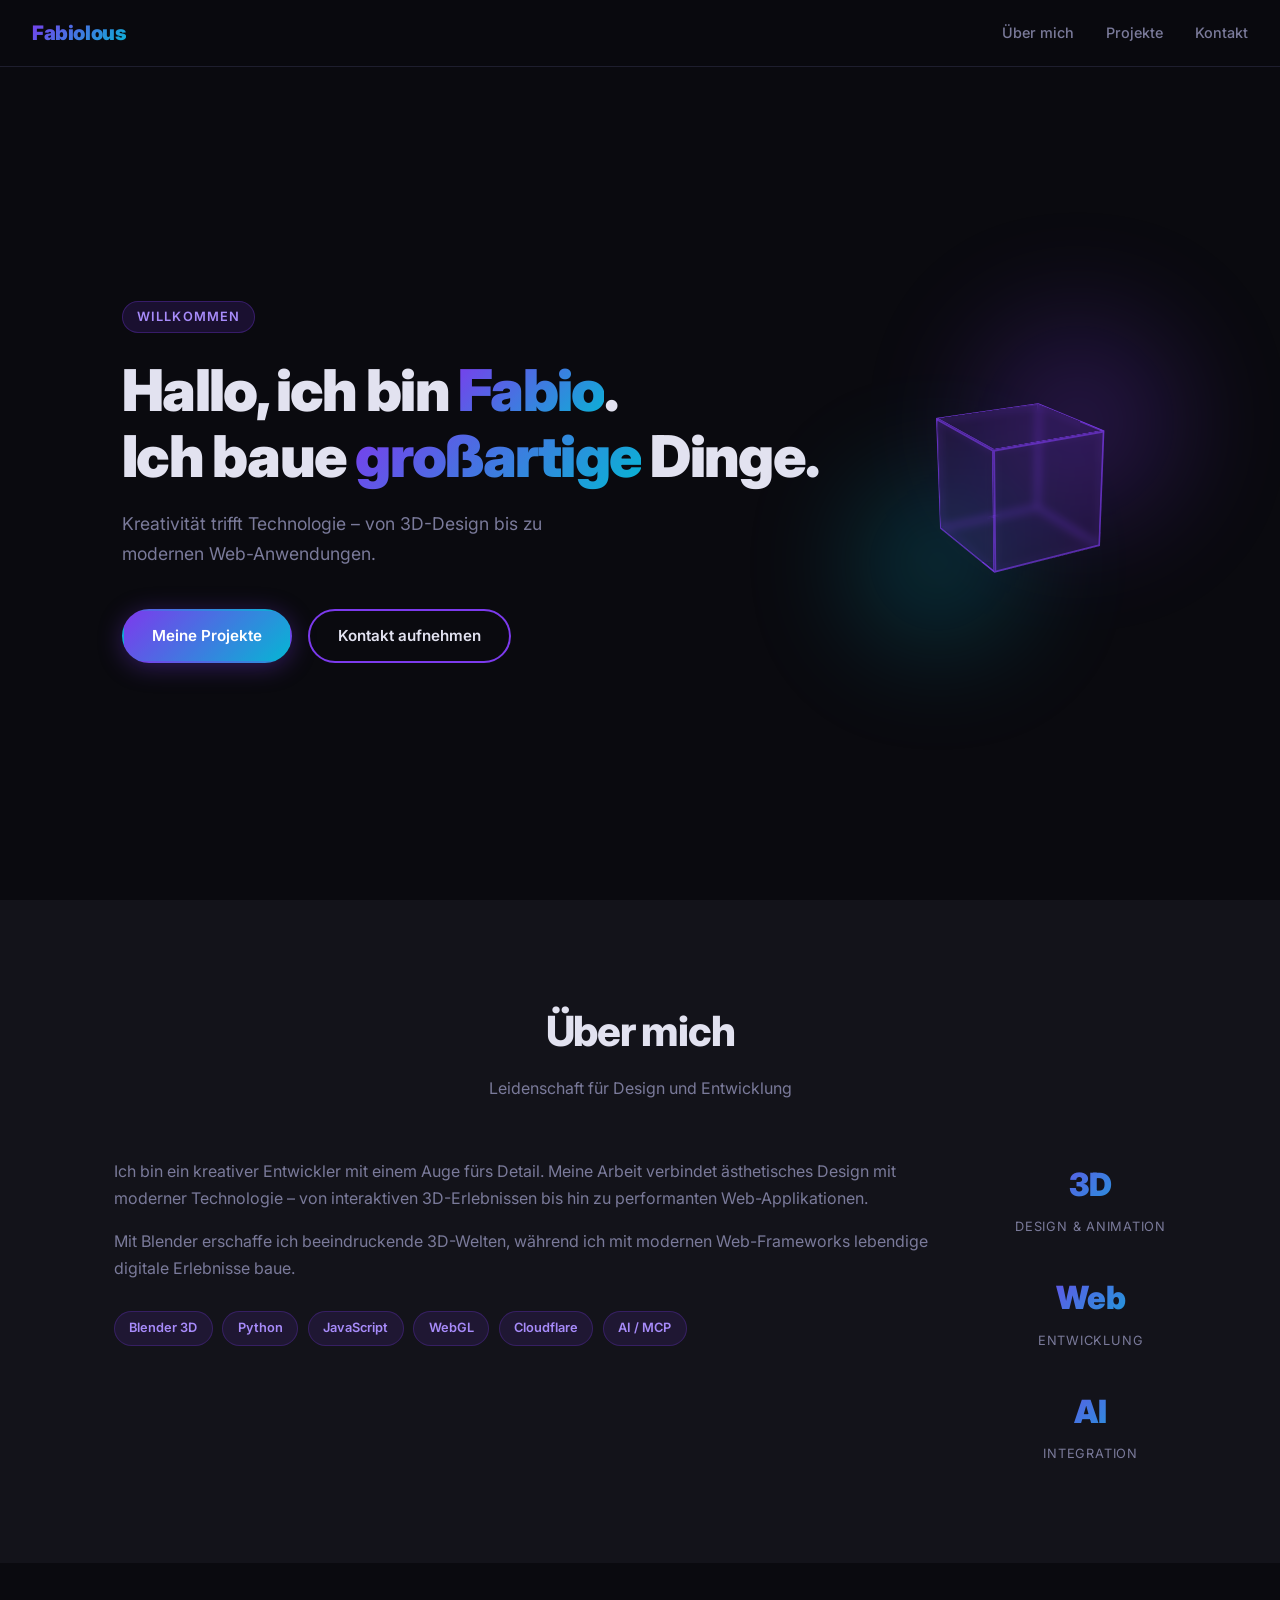
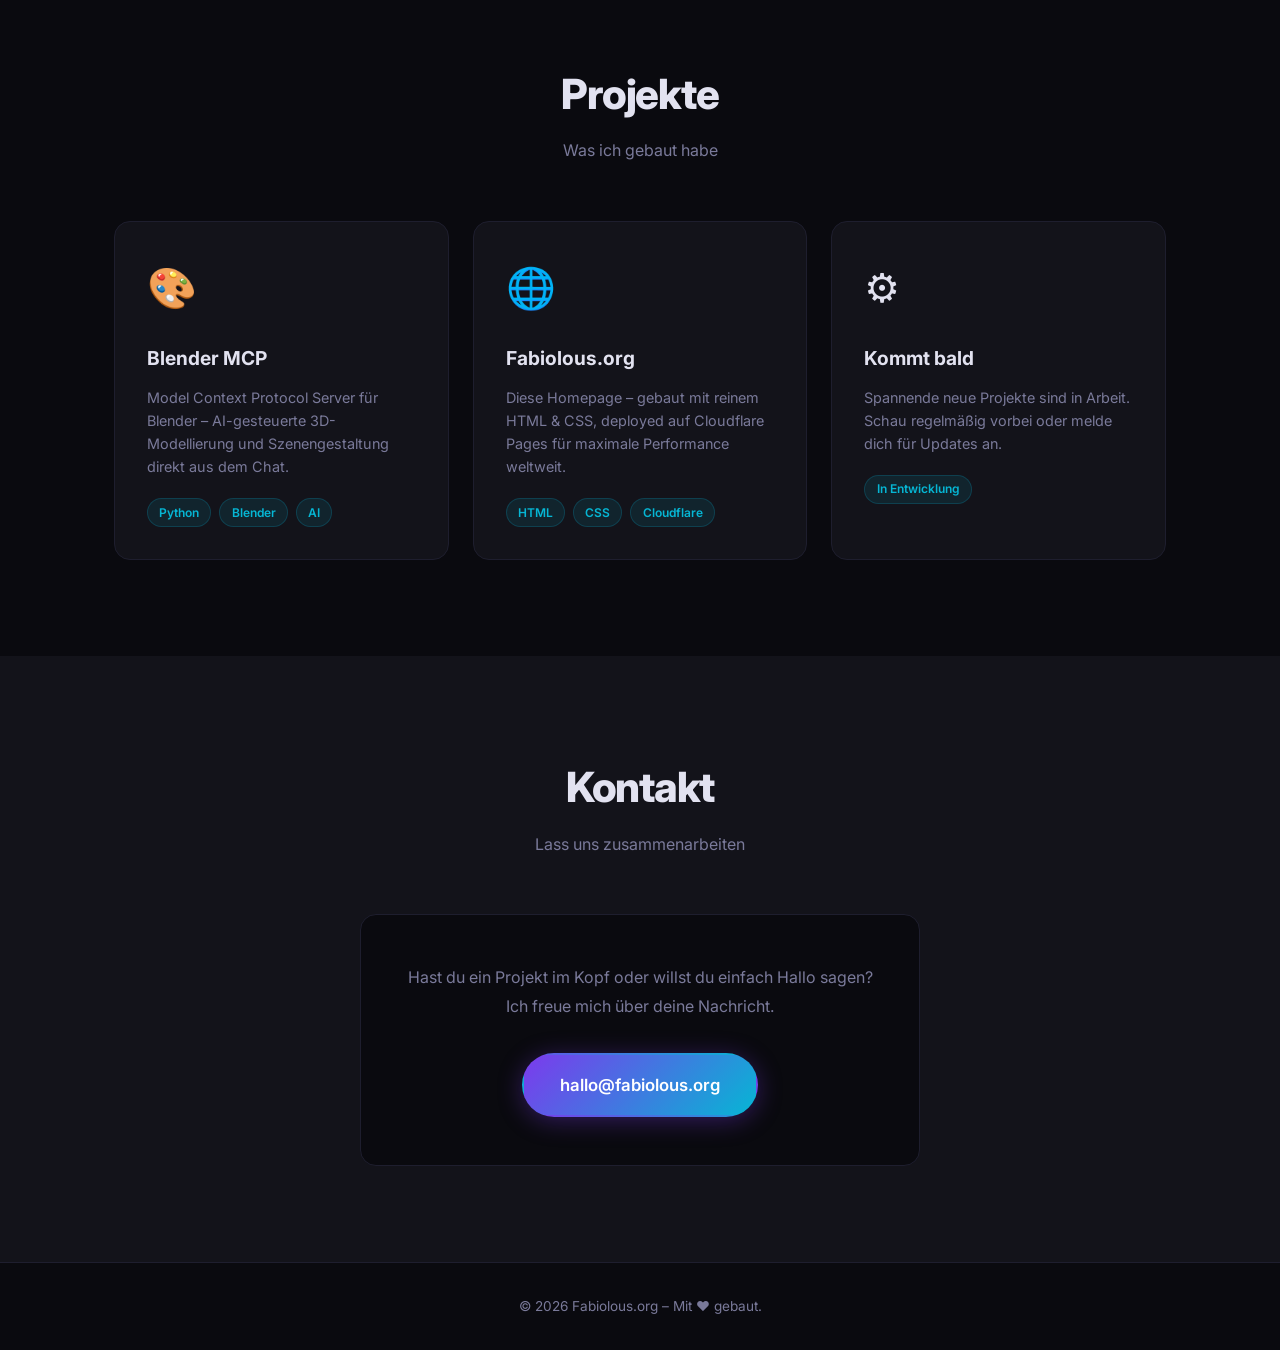
==== homepage/public/index.html @ b43004c3 "Add Fabiolous.org homepage for Cloudflare Pages Modern dark-mode landing page for fabiolous.org, rea" ====
<!DOCTYPE html>
<html lang="de">
<head>
  <meta charset="UTF-8" />
  <meta name="viewport" content="width=device-width, initial-scale=1.0" />
  <meta name="description" content="Fabiolous – Kreativität trifft Technologie. Willkommen auf meiner persönlichen Homepage." />
  <meta property="og:title" content="Fabiolous" />
  <meta property="og:description" content="Kreativität trifft Technologie." />
  <meta property="og:type" content="website" />
  <title>Fabiolous</title>
  <link rel="stylesheet" href="style.css" />
  <link rel="preconnect" href="https://fonts.googleapis.com" />
  <link href="https://fonts.googleapis.com/css2?family=Inter:wght@300;400;600;700;900&display=swap" rel="stylesheet" />
</head>
<body>
  <!-- Navigation -->
  <nav class="nav">
    <div class="nav__logo">Fabiolous</div>
    <ul class="nav__links">
      <li><a href="#about">Über mich</a></li>
      <li><a href="#projects">Projekte</a></li>
      <li><a href="#contact">Kontakt</a></li>
    </ul>
    <button class="nav__toggle" aria-label="Menu öffnen">&#9776;</button>
  </nav>

  <!-- Hero -->
  <section class="hero">
    <div class="hero__content">
      <span class="hero__tag">Willkommen</span>
      <h1 class="hero__title">
        Hallo, ich bin <span class="gradient-text">Fabio</span>.<br />
        Ich baue <span class="gradient-text">großartige</span> Dinge.
      </h1>
      <p class="hero__subtitle">
        Kreativität trifft Technologie – von 3D-Design bis zu modernen Web-Anwendungen.
      </p>
      <div class="hero__actions">
        <a href="#projects" class="btn btn--primary">Meine Projekte</a>
        <a href="#contact" class="btn btn--outline">Kontakt aufnehmen</a>
      </div>
    </div>
    <div class="hero__visual">
      <div class="blob blob--1"></div>
      <div class="blob blob--2"></div>
      <div class="cube">
        <div class="cube__face cube__face--front"></div>
        <div class="cube__face cube__face--back"></div>
        <div class="cube__face cube__face--right"></div>
        <div class="cube__face cube__face--left"></div>
        <div class="cube__face cube__face--top"></div>
        <div class="cube__face cube__face--bottom"></div>
      </div>
    </div>
  </section>

  <!-- About -->
  <section id="about" class="section about">
    <div class="container">
      <h2 class="section__title">Über mich</h2>
      <p class="section__subtitle">Leidenschaft für Design und Entwicklung</p>
      <div class="about__grid">
        <div class="about__text">
          <p>
            Ich bin ein kreativer Entwickler mit einem Auge fürs Detail. Meine Arbeit
            verbindet ästhetisches Design mit moderner Technologie – von interaktiven
            3D-Erlebnissen bis hin zu performanten Web-Applikationen.
          </p>
          <p>
            Mit Blender erschaffe ich beeindruckende 3D-Welten, während ich mit
            modernen Web-Frameworks lebendige digitale Erlebnisse baue.
          </p>
          <div class="skills">
            <span class="skill">Blender 3D</span>
            <span class="skill">Python</span>
            <span class="skill">JavaScript</span>
            <span class="skill">WebGL</span>
            <span class="skill">Cloudflare</span>
            <span class="skill">AI / MCP</span>
          </div>
        </div>
        <div class="about__stats">
          <div class="stat">
            <span class="stat__number">3D</span>
            <span class="stat__label">Design & Animation</span>
          </div>
          <div class="stat">
            <span class="stat__number">Web</span>
            <span class="stat__label">Entwicklung</span>
          </div>
          <div class="stat">
            <span class="stat__number">AI</span>
            <span class="stat__label">Integration</span>
          </div>
        </div>
      </div>
    </div>
  </section>

  <!-- Projects -->
  <section id="projects" class="section projects">
    <div class="container">
      <h2 class="section__title">Projekte</h2>
      <p class="section__subtitle">Was ich gebaut habe</p>
      <div class="projects__grid">
        <article class="card">
          <div class="card__icon">&#127912;</div>
          <h3 class="card__title">Blender MCP</h3>
          <p class="card__desc">
            Model Context Protocol Server für Blender – AI-gesteuerte 3D-Modellierung
            und Szenengestaltung direkt aus dem Chat.
          </p>
          <div class="card__tags">
            <span>Python</span><span>Blender</span><span>AI</span>
          </div>
        </article>
        <article class="card">
          <div class="card__icon">&#127760;</div>
          <h3 class="card__title">Fabiolous.org</h3>
          <p class="card__desc">
            Diese Homepage – gebaut mit reinem HTML & CSS, deployed auf Cloudflare Pages
            für maximale Performance weltweit.
          </p>
          <div class="card__tags">
            <span>HTML</span><span>CSS</span><span>Cloudflare</span>
          </div>
        </article>
        <article class="card">
          <div class="card__icon">&#9881;</div>
          <h3 class="card__title">Kommt bald</h3>
          <p class="card__desc">
            Spannende neue Projekte sind in Arbeit. Schau regelmäßig vorbei oder
            melde dich für Updates an.
          </p>
          <div class="card__tags">
            <span>In Entwicklung</span>
          </div>
        </article>
      </div>
    </div>
  </section>

  <!-- Contact -->
  <section id="contact" class="section contact">
    <div class="container">
      <h2 class="section__title">Kontakt</h2>
      <p class="section__subtitle">Lass uns zusammenarbeiten</p>
      <div class="contact__card">
        <p>Hast du ein Projekt im Kopf oder willst du einfach Hallo sagen?<br />Ich freue mich über deine Nachricht.</p>
        <a href="mailto:hallo@fabiolous.org" class="btn btn--primary btn--lg">
          hallo@fabiolous.org
        </a>
      </div>
    </div>
  </section>

  <!-- Footer -->
  <footer class="footer">
    <div class="container">
      <p>&copy; 2026 Fabiolous.org – Mit ❤️ gebaut.</p>
    </div>
  </footer>

  <script>
    // Mobile nav toggle
    const toggle = document.querySelector('.nav__toggle');
    const links = document.querySelector('.nav__links');
    toggle.addEventListener('click', () => links.classList.toggle('nav__links--open'));

    // Smooth scroll for anchor links
    document.querySelectorAll('a[href^="#"]').forEach(a => {
      a.addEventListener('click', e => {
        e.preventDefault();
        document.querySelector(a.getAttribute('href'))?.scrollIntoView({ behavior: 'smooth' });
      });
    });

    // Intersection observer for fade-in
    const observer = new IntersectionObserver(entries => {
      entries.forEach(e => { if (e.isIntersecting) e.target.classList.add('visible'); });
    }, { threshold: 0.1 });
    document.querySelectorAll('.card, .stat, .about__text').forEach(el => observer.observe(el));
  </script>
</body>
</html>
---- homepage/public/style.css ----
/* ============================================================
   Fabiolous.org – Stylesheet
   ============================================================ */

:root {
  --color-bg:       #0a0a0f;
  --color-surface:  #13131a;
  --color-border:   #1e1e2e;
  --color-text:     #e2e2f0;
  --color-muted:    #7a7a9a;
  --color-accent1:  #7c3aed;   /* violet */
  --color-accent2:  #2563eb;   /* blue   */
  --color-accent3:  #06b6d4;   /* cyan   */
  --gradient:       linear-gradient(135deg, var(--color-accent1), var(--color-accent3));
  --radius:         1rem;
  --transition:     0.3s ease;
  --font:           'Inter', system-ui, sans-serif;
  --max-w:          1100px;
}

*, *::before, *::after { box-sizing: border-box; margin: 0; padding: 0; }

html { scroll-behavior: smooth; }

body {
  font-family: var(--font);
  background: var(--color-bg);
  color: var(--color-text);
  line-height: 1.7;
  overflow-x: hidden;
}

/* ── Utilities ─────────────────────────────────────────────── */
.container { max-width: var(--max-w); margin: 0 auto; padding: 0 1.5rem; }

.gradient-text {
  background: var(--gradient);
  -webkit-background-clip: text;
  -webkit-text-fill-color: transparent;
  background-clip: text;
}

.btn {
  display: inline-flex;
  align-items: center;
  gap: .5rem;
  padding: .75rem 1.75rem;
  border-radius: 9999px;
  font-weight: 600;
  font-size: .95rem;
  cursor: pointer;
  text-decoration: none;
  transition: transform var(--transition), box-shadow var(--transition);
  border: 2px solid transparent;
}
.btn:hover { transform: translateY(-2px); }

.btn--primary {
  background: var(--gradient);
  color: #fff;
  box-shadow: 0 4px 24px rgba(124,58,237,.35);
}
.btn--primary:hover { box-shadow: 0 8px 32px rgba(124,58,237,.55); }

.btn--outline {
  border-color: var(--color-accent1);
  color: var(--color-text);
}
.btn--outline:hover { background: rgba(124,58,237,.1); }

.btn--lg { padding: 1rem 2.25rem; font-size: 1.05rem; }

/* ── Nav ───────────────────────────────────────────────────── */
.nav {
  position: fixed;
  top: 0; left: 0; right: 0;
  z-index: 100;
  display: flex;
  align-items: center;
  justify-content: space-between;
  padding: 1rem 2rem;
  background: rgba(10,10,15,.75);
  backdrop-filter: blur(12px);
  border-bottom: 1px solid var(--color-border);
}

.nav__logo {
  font-weight: 900;
  font-size: 1.25rem;
  background: var(--gradient);
  -webkit-background-clip: text;
  -webkit-text-fill-color: transparent;
  background-clip: text;
  letter-spacing: -.02em;
}

.nav__links {
  display: flex;
  list-style: none;
  gap: 2rem;
}

.nav__links a {
  text-decoration: none;
  color: var(--color-muted);
  font-size: .9rem;
  font-weight: 500;
  transition: color var(--transition);
}
.nav__links a:hover { color: var(--color-text); }

.nav__toggle {
  display: none;
  background: none;
  border: none;
  color: var(--color-text);
  font-size: 1.5rem;
  cursor: pointer;
}

/* ── Hero ──────────────────────────────────────────────────── */
.hero {
  min-height: 100vh;
  display: flex;
  align-items: center;
  justify-content: space-between;
  padding: 8rem 2rem 4rem;
  max-width: var(--max-w);
  margin: 0 auto;
  gap: 3rem;
  position: relative;
}

.hero__tag {
  display: inline-block;
  padding: .25rem .9rem;
  border-radius: 9999px;
  background: rgba(124,58,237,.15);
  border: 1px solid rgba(124,58,237,.3);
  color: #a78bfa;
  font-size: .8rem;
  font-weight: 600;
  letter-spacing: .08em;
  text-transform: uppercase;
  margin-bottom: 1.5rem;
}

.hero__title {
  font-size: clamp(2.2rem, 5vw, 3.6rem);
  font-weight: 900;
  line-height: 1.15;
  letter-spacing: -.03em;
  margin-bottom: 1.25rem;
}

.hero__subtitle {
  font-size: 1.1rem;
  color: var(--color-muted);
  max-width: 480px;
  margin-bottom: 2.5rem;
}

.hero__actions { display: flex; gap: 1rem; flex-wrap: wrap; }

/* ── 3D Cube (pure CSS) ─────────────────────────────────────── */
.hero__visual {
  position: relative;
  width: 280px;
  height: 280px;
  flex-shrink: 0;
  perspective: 800px;
}

.blob {
  position: absolute;
  border-radius: 50%;
  filter: blur(60px);
  opacity: .25;
}
.blob--1 {
  width: 200px; height: 200px;
  background: var(--color-accent1);
  top: -20px; right: -20px;
  animation: pulse 6s ease-in-out infinite;
}
.blob--2 {
  width: 160px; height: 160px;
  background: var(--color-accent3);
  bottom: -20px; left: -20px;
  animation: pulse 8s ease-in-out infinite reverse;
}

@keyframes pulse {
  0%, 100% { transform: scale(1); }
  50%       { transform: scale(1.3); }
}

.cube {
  width: 120px; height: 120px;
  position: absolute;
  top: 50%; left: 50%;
  transform-style: preserve-3d;
  transform: translate(-50%, -50%) rotateX(-20deg) rotateY(30deg);
  animation: spin 12s linear infinite;
}

@keyframes spin {
  to { transform: translate(-50%, -50%) rotateX(-20deg) rotateY(390deg); }
}

.cube__face {
  position: absolute;
  width: 120px; height: 120px;
  border: 2px solid rgba(124,58,237,.6);
  background: rgba(124,58,237,.08);
  backdrop-filter: blur(4px);
}
.cube__face--front  { transform: translateZ(60px); }
.cube__face--back   { transform: rotateY(180deg) translateZ(60px); }
.cube__face--right  { transform: rotateY(90deg)  translateZ(60px); }
.cube__face--left   { transform: rotateY(-90deg) translateZ(60px); }
.cube__face--top    { transform: rotateX(90deg)  translateZ(60px); }
.cube__face--bottom { transform: rotateX(-90deg) translateZ(60px); }

/* ── Sections ──────────────────────────────────────────────── */
.section {
  padding: 6rem 0;
}

.section__title {
  font-size: clamp(1.8rem, 3.5vw, 2.6rem);
  font-weight: 800;
  letter-spacing: -.03em;
  margin-bottom: .5rem;
  text-align: center;
}

.section__subtitle {
  text-align: center;
  color: var(--color-muted);
  margin-bottom: 3.5rem;
}

/* ── About ─────────────────────────────────────────────────── */
.about { background: var(--color-surface); }

.about__grid {
  display: grid;
  grid-template-columns: 1fr auto;
  gap: 4rem;
  align-items: start;
}

.about__text p { color: var(--color-muted); margin-bottom: 1rem; }

.skills {
  display: flex;
  flex-wrap: wrap;
  gap: .6rem;
  margin-top: 1.75rem;
}

.skill {
  padding: .35rem .9rem;
  border-radius: 9999px;
  background: rgba(124,58,237,.12);
  border: 1px solid rgba(124,58,237,.25);
  font-size: .8rem;
  font-weight: 600;
  color: #a78bfa;
}

.about__stats {
  display: flex;
  flex-direction: column;
  gap: 2rem;
}

.stat {
  text-align: center;
  opacity: 0;
  transform: translateY(20px);
  transition: opacity .6s ease, transform .6s ease;
}
.stat.visible { opacity: 1; transform: none; }

.stat__number {
  display: block;
  font-size: 2rem;
  font-weight: 900;
  background: var(--gradient);
  -webkit-background-clip: text;
  -webkit-text-fill-color: transparent;
  background-clip: text;
}

.stat__label {
  font-size: .8rem;
  color: var(--color-muted);
  text-transform: uppercase;
  letter-spacing: .06em;
}

/* ── Projects ──────────────────────────────────────────────── */
.projects__grid {
  display: grid;
  grid-template-columns: repeat(auto-fit, minmax(280px, 1fr));
  gap: 1.5rem;
}

.card {
  background: var(--color-surface);
  border: 1px solid var(--color-border);
  border-radius: var(--radius);
  padding: 2rem;
  transition: border-color var(--transition), transform var(--transition);
  opacity: 0;
  transform: translateY(24px);
}
.card.visible { opacity: 1; transform: none; transition: opacity .5s ease, transform .5s ease, border-color .3s, box-shadow .3s; }
.card:hover {
  border-color: var(--color-accent1);
  transform: translateY(-4px);
  box-shadow: 0 12px 40px rgba(124,58,237,.15);
}

.card__icon { font-size: 2.5rem; margin-bottom: 1.25rem; }

.card__title {
  font-size: 1.2rem;
  font-weight: 700;
  margin-bottom: .75rem;
}

.card__desc {
  font-size: .9rem;
  color: var(--color-muted);
  margin-bottom: 1.25rem;
  line-height: 1.6;
}

.card__tags {
  display: flex;
  flex-wrap: wrap;
  gap: .5rem;
}
.card__tags span {
  padding: .2rem .7rem;
  border-radius: 9999px;
  background: rgba(6,182,212,.1);
  border: 1px solid rgba(6,182,212,.2);
  font-size: .75rem;
  font-weight: 600;
  color: var(--color-accent3);
}

/* ── Contact ───────────────────────────────────────────────── */
.contact { background: var(--color-surface); }

.contact__card {
  max-width: 560px;
  margin: 0 auto;
  text-align: center;
  padding: 3rem 2rem;
  background: var(--color-bg);
  border: 1px solid var(--color-border);
  border-radius: var(--radius);
}
.contact__card p {
  color: var(--color-muted);
  margin-bottom: 2rem;
  line-height: 1.8;
}

/* ── Footer ────────────────────────────────────────────────── */
.footer {
  padding: 2rem 0;
  border-top: 1px solid var(--color-border);
  text-align: center;
  color: var(--color-muted);
  font-size: .85rem;
}

/* ── Fade-in (about text) ──────────────────────────────────── */
.about__text {
  opacity: 0;
  transform: translateX(-20px);
  transition: opacity .6s ease, transform .6s ease;
}
.about__text.visible { opacity: 1; transform: none; }

/* ── Responsive ────────────────────────────────────────────── */
@media (max-width: 768px) {
  .hero { flex-direction: column; text-align: center; padding-top: 6rem; }
  .hero__subtitle { margin: 0 auto 2.5rem; }
  .hero__actions { justify-content: center; }
  .hero__visual { width: 200px; height: 200px; }
  .blob--1 { width: 140px; height: 140px; }
  .blob--2 { width: 110px; height: 110px; }
  .cube { width: 90px; height: 90px; }
  .cube__face { width: 90px; height: 90px; }
  .cube__face--front  { transform: translateZ(45px); }
  .cube__face--back   { transform: rotateY(180deg) translateZ(45px); }
  .cube__face--right  { transform: rotateY(90deg)  translateZ(45px); }
  .cube__face--left   { transform: rotateY(-90deg) translateZ(45px); }
  .cube__face--top    { transform: rotateX(90deg)  translateZ(45px); }
  .cube__face--bottom { transform: rotateX(-90deg) translateZ(45px); }

  .nav__links { display: none; flex-direction: column; position: absolute; top: 100%; left: 0; right: 0; background: var(--color-surface); padding: 1.5rem; gap: 1rem; border-bottom: 1px solid var(--color-border); }
  .nav__links--open { display: flex; }
  .nav__toggle { display: block; }

  .about__grid { grid-template-columns: 1fr; }
  .about__stats { flex-direction: row; justify-content: center; }
}
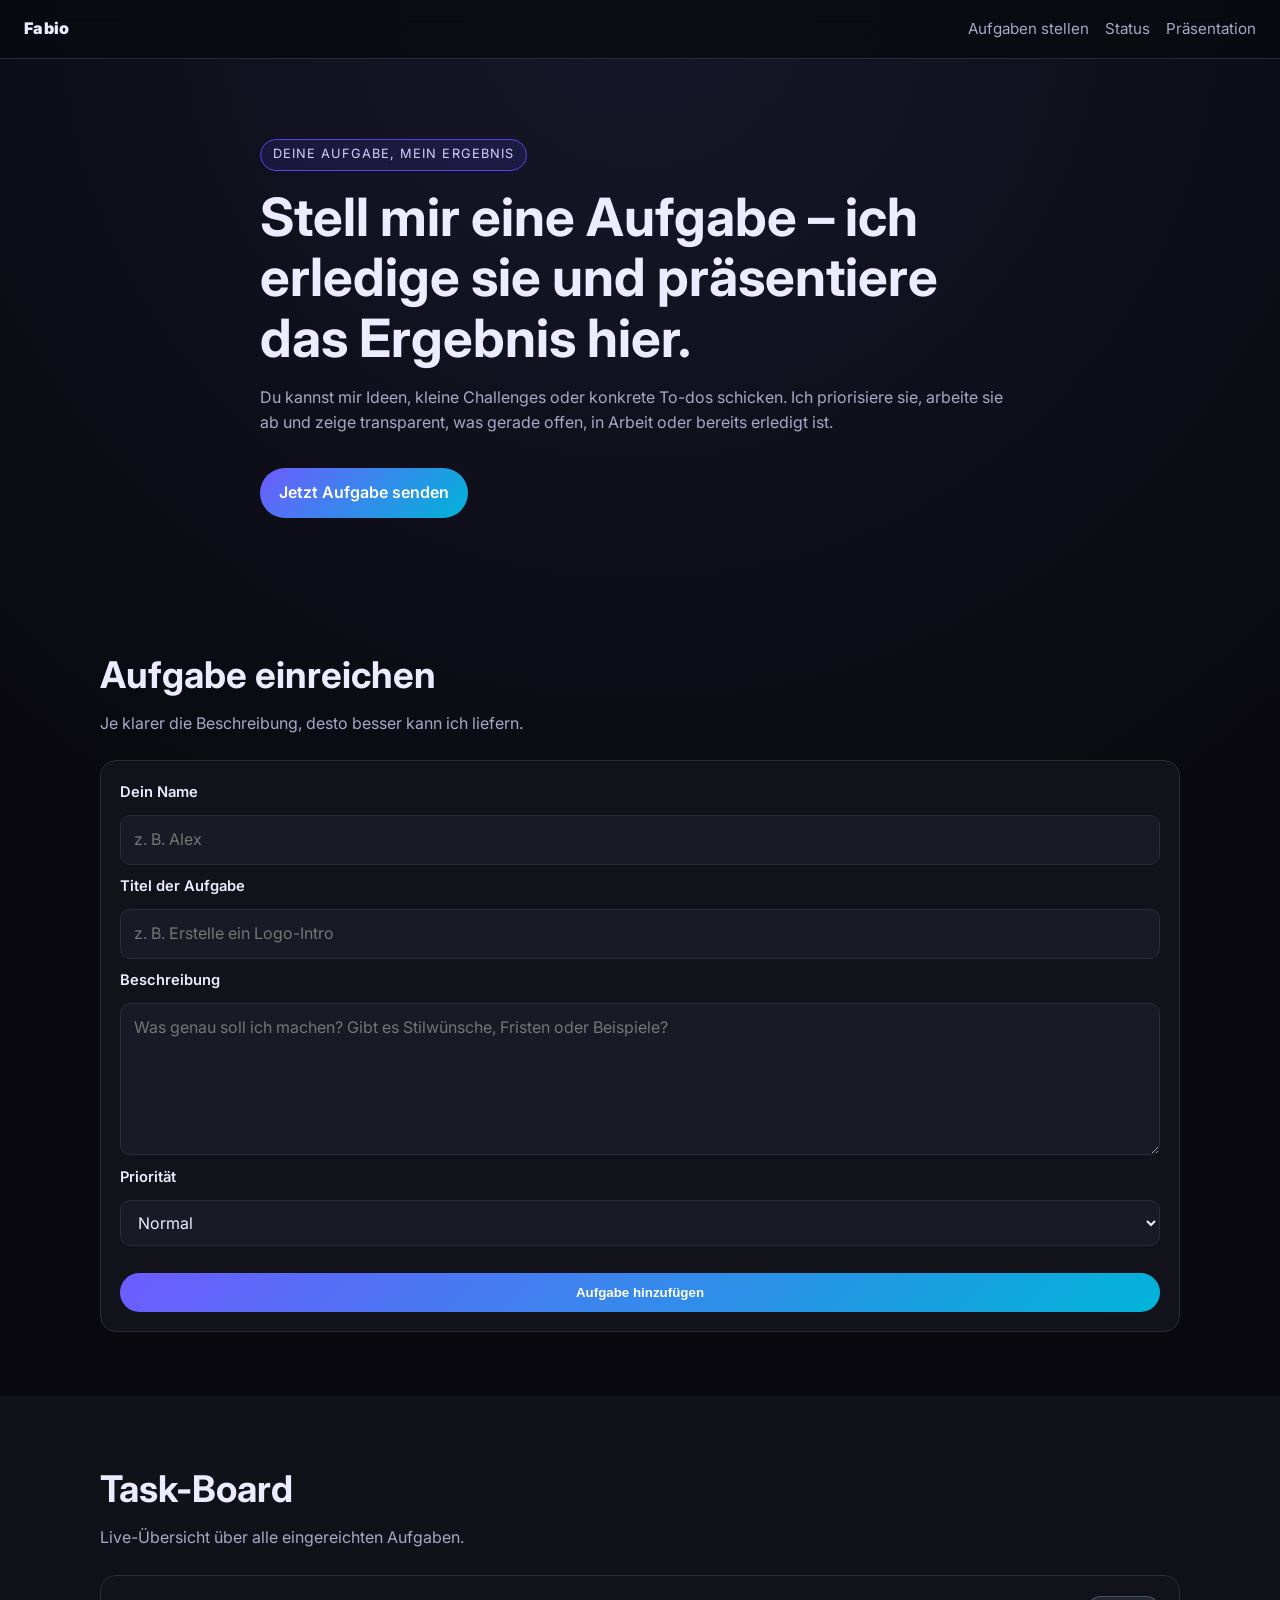
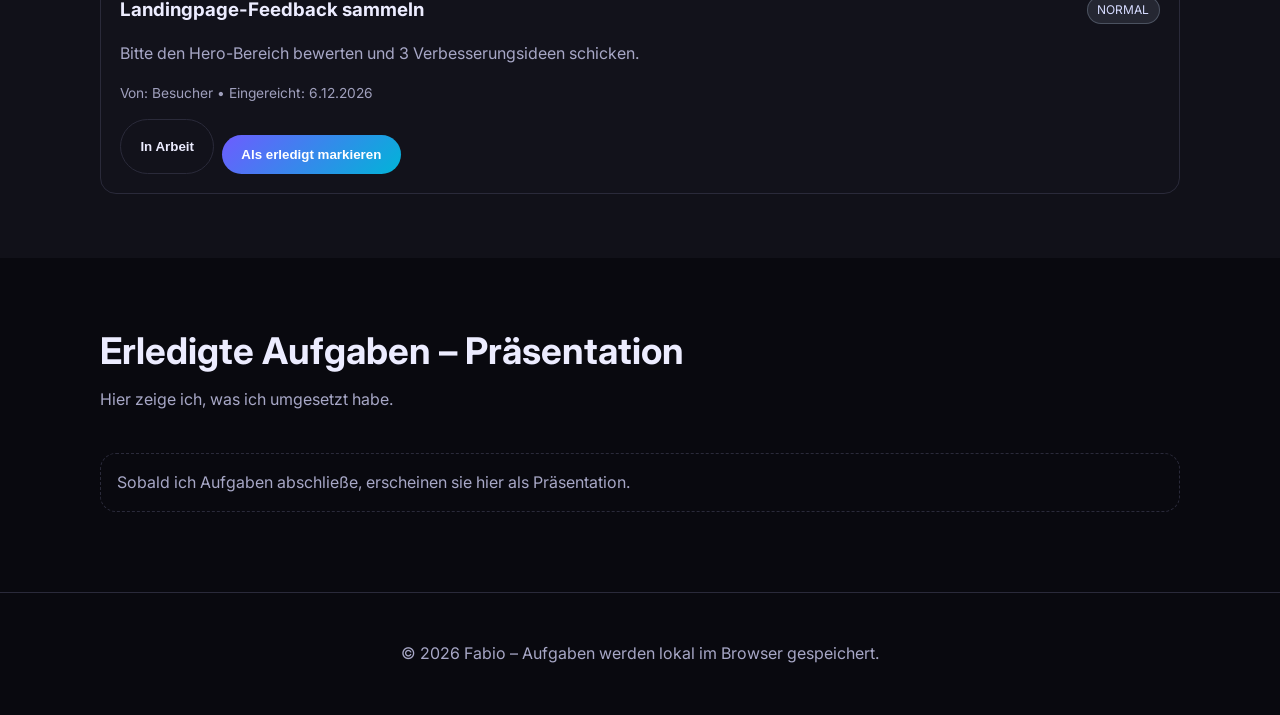
==== commit 8802066e: "Create interactive task request homepage with showcase" ====
--- a/homepage/public/index.html
+++ b/homepage/public/index.html
@@ -3,183 +3,194 @@
 <head>
   <meta charset="UTF-8" />
   <meta name="viewport" content="width=device-width, initial-scale=1.0" />
-  <meta name="description" content="Fabiolous – Kreativität trifft Technologie. Willkommen auf meiner persönlichen Homepage." />
-  <meta property="og:title" content="Fabiolous" />
-  <meta property="og:description" content="Kreativität trifft Technologie." />
-  <meta property="og:type" content="website" />
-  <title>Fabiolous</title>
+  <meta name="description" content="Aufgaben an Fabio senden, Bearbeitungsstatus verfolgen und erledigte Ergebnisse direkt auf der Homepage sehen." />
+  <title>Fabio | Aufgaben & Ergebnisse</title>
   <link rel="stylesheet" href="style.css" />
   <link rel="preconnect" href="https://fonts.googleapis.com" />
   <link href="https://fonts.googleapis.com/css2?family=Inter:wght@300;400;600;700;900&display=swap" rel="stylesheet" />
 </head>
 <body>
-  <!-- Navigation -->
   <nav class="nav">
-    <div class="nav__logo">Fabiolous</div>
+    <div class="nav__logo">Fabio</div>
     <ul class="nav__links">
-      <li><a href="#about">Über mich</a></li>
-      <li><a href="#projects">Projekte</a></li>
-      <li><a href="#contact">Kontakt</a></li>
+      <li><a href="#aufgaben">Aufgaben stellen</a></li>
+      <li><a href="#status">Status</a></li>
+      <li><a href="#ergebnisse">Präsentation</a></li>
     </ul>
-    <button class="nav__toggle" aria-label="Menu öffnen">&#9776;</button>
   </nav>
 
-  <!-- Hero -->
-  <section class="hero">
-    <div class="hero__content">
-      <span class="hero__tag">Willkommen</span>
-      <h1 class="hero__title">
-        Hallo, ich bin <span class="gradient-text">Fabio</span>.<br />
-        Ich baue <span class="gradient-text">großartige</span> Dinge.
-      </h1>
-      <p class="hero__subtitle">
-        Kreativität trifft Technologie – von 3D-Design bis zu modernen Web-Anwendungen.
-      </p>
-      <div class="hero__actions">
-        <a href="#projects" class="btn btn--primary">Meine Projekte</a>
-        <a href="#contact" class="btn btn--outline">Kontakt aufnehmen</a>
+  <header class="hero">
+    <div class="container hero__inner">
+      <span class="hero__tag">Deine Aufgabe, mein Ergebnis</span>
+      <h1>Stell mir eine Aufgabe – ich erledige sie und präsentiere das Ergebnis hier.</h1>
+      <p>Du kannst mir Ideen, kleine Challenges oder konkrete To-dos schicken. Ich priorisiere sie, arbeite sie ab und zeige transparent, was gerade offen, in Arbeit oder bereits erledigt ist.</p>
+      <a href="#aufgaben" class="btn btn--primary">Jetzt Aufgabe senden</a>
+    </div>
+  </header>
+
+  <main>
+    <section id="aufgaben" class="section">
+      <div class="container">
+        <h2 class="section__title">Aufgabe einreichen</h2>
+        <p class="section__subtitle">Je klarer die Beschreibung, desto besser kann ich liefern.</p>
+        <form id="taskForm" class="card form" autocomplete="off">
+          <label for="name">Dein Name</label>
+          <input id="name" name="name" type="text" placeholder="z. B. Alex" required />
+
+          <label for="title">Titel der Aufgabe</label>
+          <input id="title" name="title" type="text" placeholder="z. B. Erstelle ein Logo-Intro" required />
+
+          <label for="details">Beschreibung</label>
+          <textarea id="details" name="details" rows="5" placeholder="Was genau soll ich machen? Gibt es Stilwünsche, Fristen oder Beispiele?" required></textarea>
+
+          <label for="priority">Priorität</label>
+          <select id="priority" name="priority">
+            <option value="normal">Normal</option>
+            <option value="hoch">Hoch</option>
+            <option value="kritisch">Kritisch</option>
+          </select>
+
+          <button type="submit" class="btn btn--primary">Aufgabe hinzufügen</button>
+        </form>
       </div>
-    </div>
-    <div class="hero__visual">
-      <div class="blob blob--1"></div>
-      <div class="blob blob--2"></div>
-      <div class="cube">
-        <div class="cube__face cube__face--front"></div>
-        <div class="cube__face cube__face--back"></div>
-        <div class="cube__face cube__face--right"></div>
-        <div class="cube__face cube__face--left"></div>
-        <div class="cube__face cube__face--top"></div>
-        <div class="cube__face cube__face--bottom"></div>
+    </section>
+
+    <section id="status" class="section section--surface">
+      <div class="container">
+        <h2 class="section__title">Task-Board</h2>
+        <p class="section__subtitle">Live-Übersicht über alle eingereichten Aufgaben.</p>
+        <div id="taskBoard" class="task-board"></div>
       </div>
-    </div>
-  </section>
+    </section>
 
-  <!-- About -->
-  <section id="about" class="section about">
-    <div class="container">
-      <h2 class="section__title">Über mich</h2>
-      <p class="section__subtitle">Leidenschaft für Design und Entwicklung</p>
-      <div class="about__grid">
-        <div class="about__text">
-          <p>
-            Ich bin ein kreativer Entwickler mit einem Auge fürs Detail. Meine Arbeit
-            verbindet ästhetisches Design mit moderner Technologie – von interaktiven
-            3D-Erlebnissen bis hin zu performanten Web-Applikationen.
-          </p>
-          <p>
-            Mit Blender erschaffe ich beeindruckende 3D-Welten, während ich mit
-            modernen Web-Frameworks lebendige digitale Erlebnisse baue.
-          </p>
-          <div class="skills">
-            <span class="skill">Blender 3D</span>
-            <span class="skill">Python</span>
-            <span class="skill">JavaScript</span>
-            <span class="skill">WebGL</span>
-            <span class="skill">Cloudflare</span>
-            <span class="skill">AI / MCP</span>
-          </div>
-        </div>
-        <div class="about__stats">
-          <div class="stat">
-            <span class="stat__number">3D</span>
-            <span class="stat__label">Design & Animation</span>
-          </div>
-          <div class="stat">
-            <span class="stat__number">Web</span>
-            <span class="stat__label">Entwicklung</span>
-          </div>
-          <div class="stat">
-            <span class="stat__number">AI</span>
-            <span class="stat__label">Integration</span>
-          </div>
-        </div>
+    <section id="ergebnisse" class="section">
+      <div class="container">
+        <h2 class="section__title">Erledigte Aufgaben – Präsentation</h2>
+        <p class="section__subtitle">Hier zeige ich, was ich umgesetzt habe.</p>
+        <div id="showcase" class="showcase"></div>
       </div>
-    </div>
-  </section>
+    </section>
+  </main>
 
-  <!-- Projects -->
-  <section id="projects" class="section projects">
-    <div class="container">
-      <h2 class="section__title">Projekte</h2>
-      <p class="section__subtitle">Was ich gebaut habe</p>
-      <div class="projects__grid">
-        <article class="card">
-          <div class="card__icon">&#127912;</div>
-          <h3 class="card__title">Blender MCP</h3>
-          <p class="card__desc">
-            Model Context Protocol Server für Blender – AI-gesteuerte 3D-Modellierung
-            und Szenengestaltung direkt aus dem Chat.
-          </p>
-          <div class="card__tags">
-            <span>Python</span><span>Blender</span><span>AI</span>
-          </div>
-        </article>
-        <article class="card">
-          <div class="card__icon">&#127760;</div>
-          <h3 class="card__title">Fabiolous.org</h3>
-          <p class="card__desc">
-            Diese Homepage – gebaut mit reinem HTML & CSS, deployed auf Cloudflare Pages
-            für maximale Performance weltweit.
-          </p>
-          <div class="card__tags">
-            <span>HTML</span><span>CSS</span><span>Cloudflare</span>
-          </div>
-        </article>
-        <article class="card">
-          <div class="card__icon">&#9881;</div>
-          <h3 class="card__title">Kommt bald</h3>
-          <p class="card__desc">
-            Spannende neue Projekte sind in Arbeit. Schau regelmäßig vorbei oder
-            melde dich für Updates an.
-          </p>
-          <div class="card__tags">
-            <span>In Entwicklung</span>
-          </div>
-        </article>
-      </div>
-    </div>
-  </section>
-
-  <!-- Contact -->
-  <section id="contact" class="section contact">
-    <div class="container">
-      <h2 class="section__title">Kontakt</h2>
-      <p class="section__subtitle">Lass uns zusammenarbeiten</p>
-      <div class="contact__card">
-        <p>Hast du ein Projekt im Kopf oder willst du einfach Hallo sagen?<br />Ich freue mich über deine Nachricht.</p>
-        <a href="mailto:hallo@fabiolous.org" class="btn btn--primary btn--lg">
-          hallo@fabiolous.org
-        </a>
-      </div>
-    </div>
-  </section>
-
-  <!-- Footer -->
   <footer class="footer">
     <div class="container">
-      <p>&copy; 2026 Fabiolous.org – Mit ❤️ gebaut.</p>
+      <p>&copy; 2026 Fabio – Aufgaben werden lokal im Browser gespeichert.</p>
     </div>
   </footer>
 
   <script>
-    // Mobile nav toggle
-    const toggle = document.querySelector('.nav__toggle');
-    const links = document.querySelector('.nav__links');
-    toggle.addEventListener('click', () => links.classList.toggle('nav__links--open'));
+    const STORAGE_KEY = 'fabio-task-board-v1';
+    const taskBoard = document.getElementById('taskBoard');
+    const showcase = document.getElementById('showcase');
+    const taskForm = document.getElementById('taskForm');
 
-    // Smooth scroll for anchor links
-    document.querySelectorAll('a[href^="#"]').forEach(a => {
-      a.addEventListener('click', e => {
-        e.preventDefault();
-        document.querySelector(a.getAttribute('href'))?.scrollIntoView({ behavior: 'smooth' });
+    const seedTasks = [
+      {
+        id: crypto.randomUUID(),
+        name: 'Besucher',
+        title: 'Landingpage-Feedback sammeln',
+        details: 'Bitte den Hero-Bereich bewerten und 3 Verbesserungsideen schicken.',
+        priority: 'normal',
+        status: 'offen',
+        createdAt: new Date().toISOString(),
+        completedAt: null,
+        result: ''
+      }
+    ];
+
+    const readTasks = () => {
+      const raw = localStorage.getItem(STORAGE_KEY);
+      if (!raw) {
+        localStorage.setItem(STORAGE_KEY, JSON.stringify(seedTasks));
+        return seedTasks;
+      }
+      try {
+        return JSON.parse(raw);
+      } catch {
+        return [];
+      }
+    };
+
+    const writeTasks = tasks => localStorage.setItem(STORAGE_KEY, JSON.stringify(tasks));
+
+    const priorityClass = p => ({ normal: 'tag', hoch: 'tag tag--high', kritisch: 'tag tag--critical' }[p] || 'tag');
+
+    const render = () => {
+      const tasks = readTasks();
+      const openTasks = tasks.filter(t => t.status !== 'erledigt');
+      const doneTasks = tasks.filter(t => t.status === 'erledigt').sort((a, b) => new Date(b.completedAt) - new Date(a.completedAt));
+
+      taskBoard.innerHTML = openTasks.length
+        ? openTasks.map(task => `
+          <article class="card task">
+            <div class="task__head">
+              <h3>${task.title}</h3>
+              <span class="${priorityClass(task.priority)}">${task.priority}</span>
+            </div>
+            <p>${task.details}</p>
+            <div class="task__meta">Von: ${task.name} • Eingereicht: ${new Date(task.createdAt).toLocaleDateString('de-DE')}</div>
+            <div class="task__actions">
+              <button data-action="progress" data-id="${task.id}" class="btn btn--outline">In Arbeit</button>
+              <button data-action="done" data-id="${task.id}" class="btn btn--primary">Als erledigt markieren</button>
+            </div>
+          </article>
+        `).join('')
+        : '<p class="empty">Keine offenen Aufgaben. Schick mir eine neue Challenge!</p>';
+
+      showcase.innerHTML = doneTasks.length
+        ? doneTasks.map(task => `
+          <article class="card showcase__item">
+            <h3>${task.title}</h3>
+            <p>${task.result || 'Ergebnis wurde abgeschlossen und ist bereit zur Präsentation.'}</p>
+            <div class="task__meta">Abgeschlossen am: ${new Date(task.completedAt).toLocaleDateString('de-DE')}</div>
+          </article>
+        `).join('')
+        : '<p class="empty">Sobald ich Aufgaben abschließe, erscheinen sie hier als Präsentation.</p>';
+    };
+
+    taskForm.addEventListener('submit', event => {
+      event.preventDefault();
+      const formData = new FormData(taskForm);
+      const tasks = readTasks();
+      tasks.push({
+        id: crypto.randomUUID(),
+        name: formData.get('name').toString().trim(),
+        title: formData.get('title').toString().trim(),
+        details: formData.get('details').toString().trim(),
+        priority: formData.get('priority').toString(),
+        status: 'offen',
+        createdAt: new Date().toISOString(),
+        completedAt: null,
+        result: ''
       });
+      writeTasks(tasks);
+      taskForm.reset();
+      render();
     });
 
-    // Intersection observer for fade-in
-    const observer = new IntersectionObserver(entries => {
-      entries.forEach(e => { if (e.isIntersecting) e.target.classList.add('visible'); });
-    }, { threshold: 0.1 });
-    document.querySelectorAll('.card, .stat, .about__text').forEach(el => observer.observe(el));
+    document.addEventListener('click', event => {
+      const button = event.target.closest('button[data-action]');
+      if (!button) return;
+      const tasks = readTasks();
+      const item = tasks.find(t => t.id === button.dataset.id);
+      if (!item) return;
+
+      if (button.dataset.action === 'progress') {
+        item.status = 'in-arbeit';
+      }
+
+      if (button.dataset.action === 'done') {
+        item.status = 'erledigt';
+        item.completedAt = new Date().toISOString();
+        const summary = prompt('Kurze Ergebnisbeschreibung für die Präsentation:', item.result || '');
+        if (summary !== null) item.result = summary.trim();
+      }
+
+      writeTasks(tasks);
+      render();
+    });
+
+    render();
   </script>
 </body>
 </html>
--- a/homepage/public/style.css
+++ b/homepage/public/style.css
@@ -1,415 +1,159 @@
-/* ============================================================
-   Fabiolous.org – Stylesheet
-   ============================================================ */
-
 :root {
-  --color-bg:       #0a0a0f;
-  --color-surface:  #13131a;
-  --color-border:   #1e1e2e;
-  --color-text:     #e2e2f0;
-  --color-muted:    #7a7a9a;
-  --color-accent1:  #7c3aed;   /* violet */
-  --color-accent2:  #2563eb;   /* blue   */
-  --color-accent3:  #06b6d4;   /* cyan   */
-  --gradient:       linear-gradient(135deg, var(--color-accent1), var(--color-accent3));
-  --radius:         1rem;
-  --transition:     0.3s ease;
-  --font:           'Inter', system-ui, sans-serif;
-  --max-w:          1100px;
+  --bg: #09090f;
+  --surface: #12121b;
+  --surface-2: #1a1a26;
+  --text: #ececff;
+  --muted: #a7a7c6;
+  --border: #2a2a3a;
+  --accent: #6d5cff;
+  --accent-2: #00b4d8;
+  --gradient: linear-gradient(135deg, var(--accent), var(--accent-2));
+  --radius: 16px;
+  --container: 1080px;
 }
 
-*, *::before, *::after { box-sizing: border-box; margin: 0; padding: 0; }
-
-html { scroll-behavior: smooth; }
-
+* { box-sizing: border-box; }
+html, body { margin: 0; padding: 0; }
 body {
-  font-family: var(--font);
-  background: var(--color-bg);
-  color: var(--color-text);
-  line-height: 1.7;
-  overflow-x: hidden;
+  font-family: 'Inter', system-ui, sans-serif;
+  background: radial-gradient(circle at top, #17172a 0%, var(--bg) 40%);
+  color: var(--text);
+  line-height: 1.6;
 }
 
-/* ── Utilities ─────────────────────────────────────────────── */
-.container { max-width: var(--max-w); margin: 0 auto; padding: 0 1.5rem; }
+.container { width: min(100% - 2rem, var(--container)); margin-inline: auto; }
 
-.gradient-text {
-  background: var(--gradient);
-  -webkit-background-clip: text;
-  -webkit-text-fill-color: transparent;
-  background-clip: text;
+.nav {
+  position: sticky;
+  top: 0;
+  z-index: 20;
+  display: flex;
+  justify-content: space-between;
+  align-items: center;
+  padding: 1rem 1.5rem;
+  border-bottom: 1px solid var(--border);
+  backdrop-filter: blur(12px);
+  background: rgba(9, 9, 15, 0.8);
 }
 
-.btn {
-  display: inline-flex;
-  align-items: center;
-  gap: .5rem;
-  padding: .75rem 1.75rem;
-  border-radius: 9999px;
-  font-weight: 600;
-  font-size: .95rem;
-  cursor: pointer;
-  text-decoration: none;
-  transition: transform var(--transition), box-shadow var(--transition);
-  border: 2px solid transparent;
-}
-.btn:hover { transform: translateY(-2px); }
+.nav__logo { font-weight: 900; letter-spacing: .02em; }
+.nav__links { list-style: none; display: flex; gap: 1rem; margin: 0; padding: 0; }
+.nav__links a { color: var(--muted); text-decoration: none; font-size: .95rem; }
 
-.btn--primary {
-  background: var(--gradient);
-  color: #fff;
-  box-shadow: 0 4px 24px rgba(124,58,237,.35);
-}
-.btn--primary:hover { box-shadow: 0 8px 32px rgba(124,58,237,.55); }
-
-.btn--outline {
-  border-color: var(--color-accent1);
-  color: var(--color-text);
-}
-.btn--outline:hover { background: rgba(124,58,237,.1); }
-
-.btn--lg { padding: 1rem 2.25rem; font-size: 1.05rem; }
-
-/* ── Nav ───────────────────────────────────────────────────── */
-.nav {
-  position: fixed;
-  top: 0; left: 0; right: 0;
-  z-index: 100;
-  display: flex;
-  align-items: center;
-  justify-content: space-between;
-  padding: 1rem 2rem;
-  background: rgba(10,10,15,.75);
-  backdrop-filter: blur(12px);
-  border-bottom: 1px solid var(--color-border);
+.hero { padding: 5rem 0 4rem; }
+.hero__inner { max-width: 760px; }
+.hero__tag {
+  display: inline-block;
+  font-size: .8rem;
+  text-transform: uppercase;
+  letter-spacing: .08em;
+  color: #d3ceff;
+  border: 1px solid #4f46e5;
+  background: rgba(79, 70, 229, .15);
+  border-radius: 999px;
+  padding: .3rem .75rem;
 }
 
-.nav__logo {
-  font-weight: 900;
-  font-size: 1.25rem;
+h1 { font-size: clamp(2rem, 5vw, 3.3rem); line-height: 1.15; margin: 1rem 0; }
+p { color: var(--muted); }
+
+.btn {
+  border: none;
+  border-radius: 999px;
+  padding: .75rem 1.2rem;
+  cursor: pointer;
+  font-weight: 600;
+  text-decoration: none;
+}
+.btn--primary {
+  color: white;
   background: var(--gradient);
-  -webkit-background-clip: text;
-  -webkit-text-fill-color: transparent;
-  background-clip: text;
-  letter-spacing: -.02em;
+  display: inline-block;
+  margin-top: 1rem;
+}
+.btn--outline {
+  color: var(--text);
+  border: 1px solid var(--border);
+  background: transparent;
 }
 
-.nav__links {
-  display: flex;
-  list-style: none;
-  gap: 2rem;
+.section { padding: 4rem 0; }
+.section--surface { background: rgba(18, 18, 27, .9); }
+.section__title { margin: 0; font-size: clamp(1.6rem, 3vw, 2.3rem); }
+.section__subtitle { margin-top: .4rem; margin-bottom: 1.5rem; }
+
+.card {
+  background: var(--surface);
+  border: 1px solid var(--border);
+  border-radius: var(--radius);
+  padding: 1.2rem;
 }
 
-.nav__links a {
-  text-decoration: none;
-  color: var(--color-muted);
-  font-size: .9rem;
-  font-weight: 500;
-  transition: color var(--transition);
+.form {
+  display: grid;
+  gap: .65rem;
 }
-.nav__links a:hover { color: var(--color-text); }
-
-.nav__toggle {
-  display: none;
-  background: none;
-  border: none;
-  color: var(--color-text);
-  font-size: 1.5rem;
-  cursor: pointer;
+label { font-size: .92rem; font-weight: 600; }
+input, textarea, select {
+  width: 100%;
+  border-radius: 10px;
+  border: 1px solid var(--border);
+  background: var(--surface-2);
+  color: var(--text);
+  padding: .7rem .8rem;
+  font: inherit;
 }
 
-/* ── Hero ──────────────────────────────────────────────────── */
-.hero {
-  min-height: 100vh;
-  display: flex;
-  align-items: center;
-  justify-content: space-between;
-  padding: 8rem 2rem 4rem;
-  max-width: var(--max-w);
-  margin: 0 auto;
-  gap: 3rem;
-  position: relative;
+.task-board, .showcase {
+  display: grid;
+  grid-template-columns: repeat(auto-fit, minmax(250px, 1fr));
+  gap: 1rem;
 }
 
-.hero__tag {
-  display: inline-block;
-  padding: .25rem .9rem;
-  border-radius: 9999px;
-  background: rgba(124,58,237,.15);
-  border: 1px solid rgba(124,58,237,.3);
-  color: #a78bfa;
-  font-size: .8rem;
-  font-weight: 600;
-  letter-spacing: .08em;
+.task__head {
+  display: flex;
+  justify-content: space-between;
+  align-items: center;
+  gap: .7rem;
+}
+.task__head h3 { margin: 0; }
+.task__meta { font-size: .86rem; color: #9f9fbc; }
+.task__actions { margin-top: .9rem; display: flex; gap: .5rem; flex-wrap: wrap; }
+
+.tag {
+  background: rgba(148, 163, 184, .15);
+  border: 1px solid rgba(148, 163, 184, .35);
+  color: #d6dbff;
+  border-radius: 999px;
+  padding: .2rem .6rem;
+  font-size: .75rem;
   text-transform: uppercase;
-  margin-bottom: 1.5rem;
+}
+.tag--high {
+  color: #ffd27d;
+  border-color: rgba(255, 210, 125, .4);
+  background: rgba(255, 210, 125, .14);
+}
+.tag--critical {
+  color: #ff9c9c;
+  border-color: rgba(255, 156, 156, .4);
+  background: rgba(255, 156, 156, .14);
 }
 
-.hero__title {
-  font-size: clamp(2.2rem, 5vw, 3.6rem);
-  font-weight: 900;
-  line-height: 1.15;
-  letter-spacing: -.03em;
-  margin-bottom: 1.25rem;
+.empty {
+  border: 1px dashed var(--border);
+  border-radius: var(--radius);
+  padding: 1rem;
+  color: var(--muted);
 }
 
-.hero__subtitle {
-  font-size: 1.1rem;
-  color: var(--color-muted);
-  max-width: 480px;
-  margin-bottom: 2.5rem;
-}
-
-.hero__actions { display: flex; gap: 1rem; flex-wrap: wrap; }
-
-/* ── 3D Cube (pure CSS) ─────────────────────────────────────── */
-.hero__visual {
-  position: relative;
-  width: 280px;
-  height: 280px;
-  flex-shrink: 0;
-  perspective: 800px;
-}
-
-.blob {
-  position: absolute;
-  border-radius: 50%;
-  filter: blur(60px);
-  opacity: .25;
-}
-.blob--1 {
-  width: 200px; height: 200px;
-  background: var(--color-accent1);
-  top: -20px; right: -20px;
-  animation: pulse 6s ease-in-out infinite;
-}
-.blob--2 {
-  width: 160px; height: 160px;
-  background: var(--color-accent3);
-  bottom: -20px; left: -20px;
-  animation: pulse 8s ease-in-out infinite reverse;
-}
-
-@keyframes pulse {
-  0%, 100% { transform: scale(1); }
-  50%       { transform: scale(1.3); }
-}
-
-.cube {
-  width: 120px; height: 120px;
-  position: absolute;
-  top: 50%; left: 50%;
-  transform-style: preserve-3d;
-  transform: translate(-50%, -50%) rotateX(-20deg) rotateY(30deg);
-  animation: spin 12s linear infinite;
-}
-
-@keyframes spin {
-  to { transform: translate(-50%, -50%) rotateX(-20deg) rotateY(390deg); }
-}
-
-.cube__face {
-  position: absolute;
-  width: 120px; height: 120px;
-  border: 2px solid rgba(124,58,237,.6);
-  background: rgba(124,58,237,.08);
-  backdrop-filter: blur(4px);
-}
-.cube__face--front  { transform: translateZ(60px); }
-.cube__face--back   { transform: rotateY(180deg) translateZ(60px); }
-.cube__face--right  { transform: rotateY(90deg)  translateZ(60px); }
-.cube__face--left   { transform: rotateY(-90deg) translateZ(60px); }
-.cube__face--top    { transform: rotateX(90deg)  translateZ(60px); }
-.cube__face--bottom { transform: rotateX(-90deg) translateZ(60px); }
-
-/* ── Sections ──────────────────────────────────────────────── */
-.section {
-  padding: 6rem 0;
-}
-
-.section__title {
-  font-size: clamp(1.8rem, 3.5vw, 2.6rem);
-  font-weight: 800;
-  letter-spacing: -.03em;
-  margin-bottom: .5rem;
+.footer {
+  padding: 2rem 0;
+  border-top: 1px solid var(--border);
   text-align: center;
 }
 
-.section__subtitle {
-  text-align: center;
-  color: var(--color-muted);
-  margin-bottom: 3.5rem;
+@media (max-width: 700px) {
+  .nav { flex-direction: column; gap: .6rem; }
+  .nav__links { flex-wrap: wrap; justify-content: center; }
 }
-
-/* ── About ─────────────────────────────────────────────────── */
-.about { background: var(--color-surface); }
-
-.about__grid {
-  display: grid;
-  grid-template-columns: 1fr auto;
-  gap: 4rem;
-  align-items: start;
-}
-
-.about__text p { color: var(--color-muted); margin-bottom: 1rem; }
-
-.skills {
-  display: flex;
-  flex-wrap: wrap;
-  gap: .6rem;
-  margin-top: 1.75rem;
-}
-
-.skill {
-  padding: .35rem .9rem;
-  border-radius: 9999px;
-  background: rgba(124,58,237,.12);
-  border: 1px solid rgba(124,58,237,.25);
-  font-size: .8rem;
-  font-weight: 600;
-  color: #a78bfa;
-}
-
-.about__stats {
-  display: flex;
-  flex-direction: column;
-  gap: 2rem;
-}
-
-.stat {
-  text-align: center;
-  opacity: 0;
-  transform: translateY(20px);
-  transition: opacity .6s ease, transform .6s ease;
-}
-.stat.visible { opacity: 1; transform: none; }
-
-.stat__number {
-  display: block;
-  font-size: 2rem;
-  font-weight: 900;
-  background: var(--gradient);
-  -webkit-background-clip: text;
-  -webkit-text-fill-color: transparent;
-  background-clip: text;
-}
-
-.stat__label {
-  font-size: .8rem;
-  color: var(--color-muted);
-  text-transform: uppercase;
-  letter-spacing: .06em;
-}
-
-/* ── Projects ──────────────────────────────────────────────── */
-.projects__grid {
-  display: grid;
-  grid-template-columns: repeat(auto-fit, minmax(280px, 1fr));
-  gap: 1.5rem;
-}
-
-.card {
-  background: var(--color-surface);
-  border: 1px solid var(--color-border);
-  border-radius: var(--radius);
-  padding: 2rem;
-  transition: border-color var(--transition), transform var(--transition);
-  opacity: 0;
-  transform: translateY(24px);
-}
-.card.visible { opacity: 1; transform: none; transition: opacity .5s ease, transform .5s ease, border-color .3s, box-shadow .3s; }
-.card:hover {
-  border-color: var(--color-accent1);
-  transform: translateY(-4px);
-  box-shadow: 0 12px 40px rgba(124,58,237,.15);
-}
-
-.card__icon { font-size: 2.5rem; margin-bottom: 1.25rem; }
-
-.card__title {
-  font-size: 1.2rem;
-  font-weight: 700;
-  margin-bottom: .75rem;
-}
-
-.card__desc {
-  font-size: .9rem;
-  color: var(--color-muted);
-  margin-bottom: 1.25rem;
-  line-height: 1.6;
-}
-
-.card__tags {
-  display: flex;
-  flex-wrap: wrap;
-  gap: .5rem;
-}
-.card__tags span {
-  padding: .2rem .7rem;
-  border-radius: 9999px;
-  background: rgba(6,182,212,.1);
-  border: 1px solid rgba(6,182,212,.2);
-  font-size: .75rem;
-  font-weight: 600;
-  color: var(--color-accent3);
-}
-
-/* ── Contact ───────────────────────────────────────────────── */
-.contact { background: var(--color-surface); }
-
-.contact__card {
-  max-width: 560px;
-  margin: 0 auto;
-  text-align: center;
-  padding: 3rem 2rem;
-  background: var(--color-bg);
-  border: 1px solid var(--color-border);
-  border-radius: var(--radius);
-}
-.contact__card p {
-  color: var(--color-muted);
-  margin-bottom: 2rem;
-  line-height: 1.8;
-}
-
-/* ── Footer ────────────────────────────────────────────────── */
-.footer {
-  padding: 2rem 0;
-  border-top: 1px solid var(--color-border);
-  text-align: center;
-  color: var(--color-muted);
-  font-size: .85rem;
-}
-
-/* ── Fade-in (about text) ──────────────────────────────────── */
-.about__text {
-  opacity: 0;
-  transform: translateX(-20px);
-  transition: opacity .6s ease, transform .6s ease;
-}
-.about__text.visible { opacity: 1; transform: none; }
-
-/* ── Responsive ────────────────────────────────────────────── */
-@media (max-width: 768px) {
-  .hero { flex-direction: column; text-align: center; padding-top: 6rem; }
-  .hero__subtitle { margin: 0 auto 2.5rem; }
-  .hero__actions { justify-content: center; }
-  .hero__visual { width: 200px; height: 200px; }
-  .blob--1 { width: 140px; height: 140px; }
-  .blob--2 { width: 110px; height: 110px; }
-  .cube { width: 90px; height: 90px; }
-  .cube__face { width: 90px; height: 90px; }
-  .cube__face--front  { transform: translateZ(45px); }
-  .cube__face--back   { transform: rotateY(180deg) translateZ(45px); }
-  .cube__face--right  { transform: rotateY(90deg)  translateZ(45px); }
-  .cube__face--left   { transform: rotateY(-90deg) translateZ(45px); }
-  .cube__face--top    { transform: rotateX(90deg)  translateZ(45px); }
-  .cube__face--bottom { transform: rotateX(-90deg) translateZ(45px); }
-
-  .nav__links { display: none; flex-direction: column; position: absolute; top: 100%; left: 0; right: 0; background: var(--color-surface); padding: 1.5rem; gap: 1rem; border-bottom: 1px solid var(--color-border); }
-  .nav__links--open { display: flex; }
-  .nav__toggle { display: block; }
-
-  .about__grid { grid-template-columns: 1fr; }
-  .about__stats { flex-direction: row; justify-content: center; }
-}
